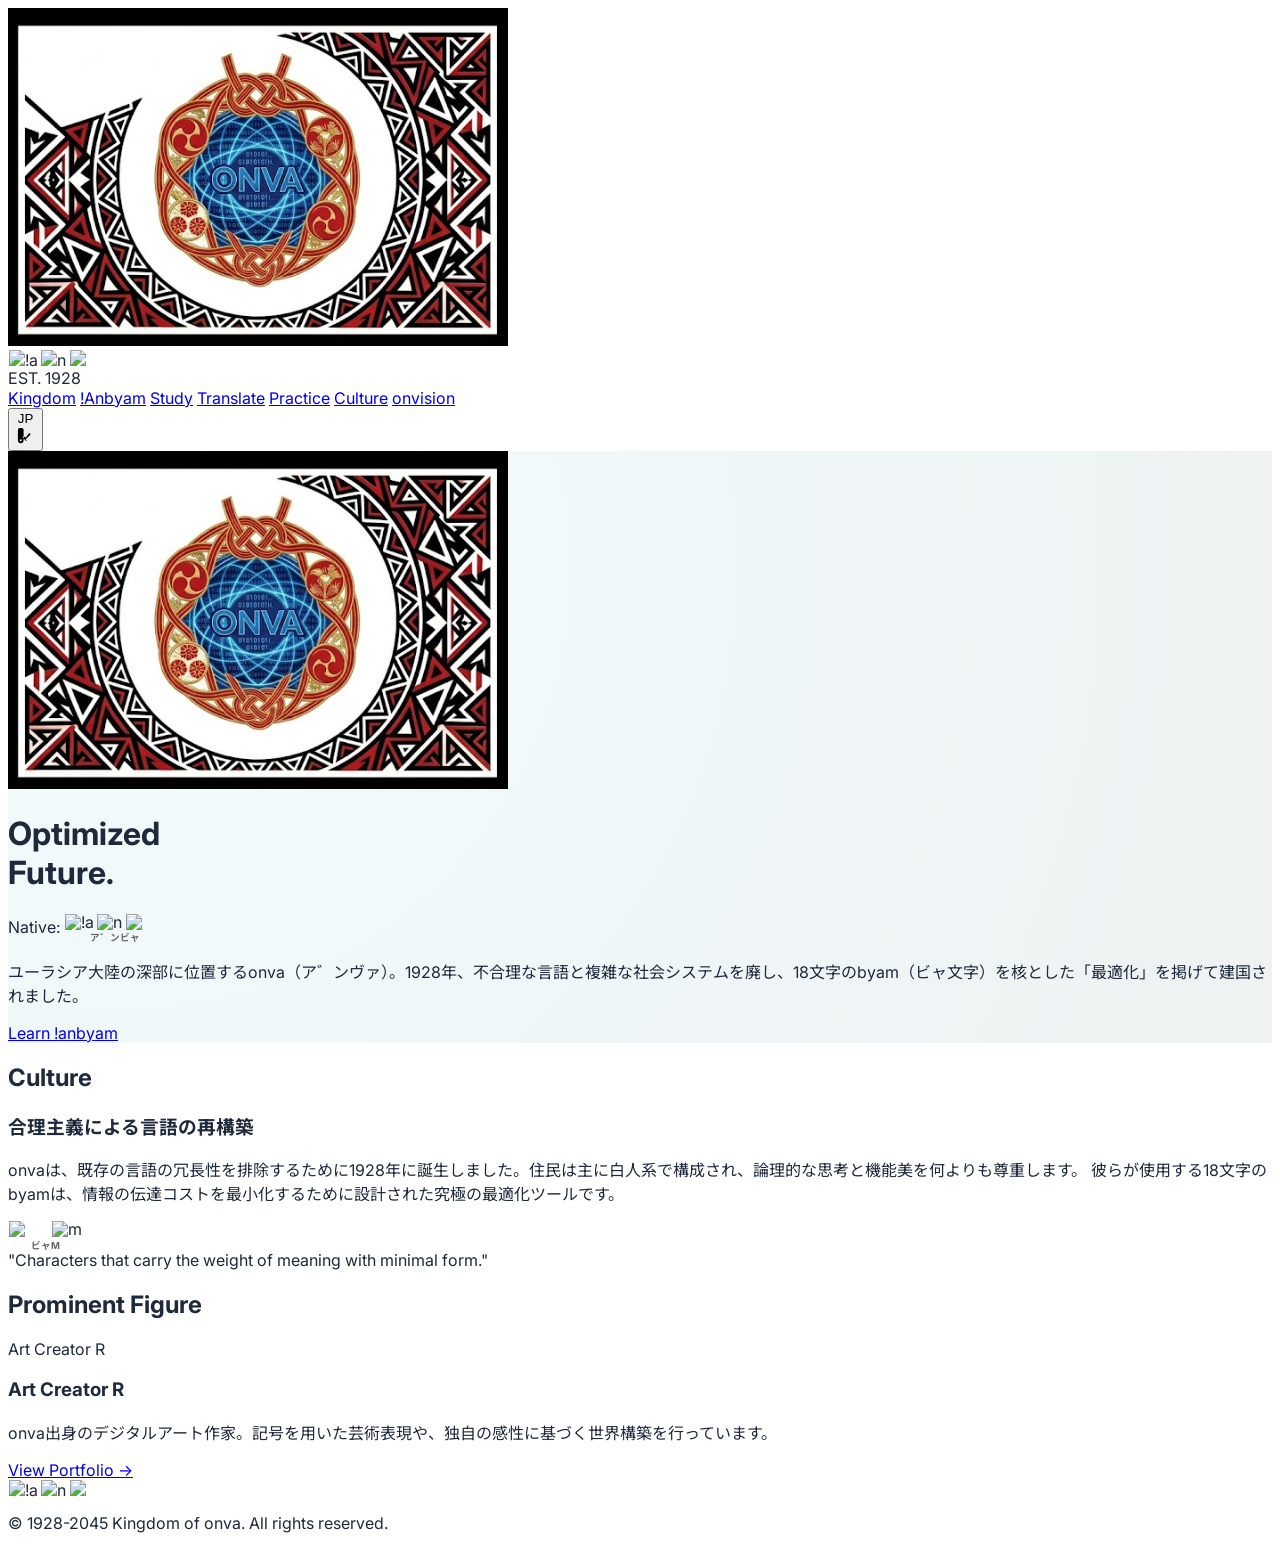
==== index.html @ 6ddbaa53 "shun URLの更新" ====
<!DOCTYPE html>
<html lang="ja">

<head>
    <meta charset="UTF-8">
    <meta name="viewport" content="width=device-width, initial-scale=1.0">
    <title>onva Kingdom - Official Portal</title>
    <meta name="description" content="onva（ア゛ンヴァ）王国の公式ポータル。1928年に建国された最適化言語byamとその文化・歴史の総合ガイド。" />
    <meta property="og:title" content="onva Kingdom - Official Portal" />
    <meta property="og:description" content="onva（ア゛ンヴァ）王国の公式ポータル。1928年に建国された最適化言語byamとその文化・歴史の総合ガイド。" />
    <meta property="og:type" content="website" />
    <meta property="og:image" content="https://ec2045.github.io/onva/image.png">
    <meta property="og:url" content="https://ec2045.github.io/onva/" />
    <link rel="icon" href="image.png" />

    <script src="https://cdn.tailwindcss.com"></script>

    <!-- byam.js (onva.js) のロジックをモジュールとして適用 -->
    <script type="module" src="https://ec2045.github.io/onva/byam.js"></script>
    <style>
        @import url('https://fonts.googleapis.com/css2?family=Inter:wght@300;400;700&family=Noto+Sans+JP:wght@300;400;700&display=swap');

        body {
            font-family: 'Inter', 'Noto Sans JP', sans-serif;
            background-color: #ffffff;
            color: #1e293b;
        }

        .hero-gradient {
            background: radial-gradient(circle at 10% 20%, rgba(242, 252, 254, 1) 0%, rgba(238, 242, 243, 1) 90.1%);
        }

        /* byam.jsが生成する要素のレイアウト調整 */
        .onva-container {
            line-height: 1;
        }

        .onva-images {
            display: flex;
            flex-wrap: wrap;
            align-items: center;
            gap: 2px;
            max-width: 100%;
        }

        .onva-images img {
            height: 1.1em !important;
            width: auto !important;
            max-width: 2.5em;
            object-fit: contain;
            flex-shrink: 0;
        }

        /* onvaモード時のはみ出し対策 */
        [data-key] {
            overflow-wrap: break-word;
            word-break: break-word;
            max-width: 100%;
            overflow: hidden;
        }
    </style>
</head>

<body>

    <!-- Navigation -->
    <nav class="fixed top-0 w-full z-50 bg-white/70 backdrop-blur-lg border-b border-slate-100">
        <div class="max-w-6xl mx-auto px-6 h-16 flex justify-between items-center">
            <div class="flex items-center gap-4">
                <img src="image.png" alt="onva National Flag" class="h-8 w-auto rounded-sm shadow-sm">
                <span class="onva text-2xl font-bold text-slate-900">!anbya</span>
                <span class="text-[10px] tracking-[0.3em] font-black text-slate-400">EST. 1928</span>
            </div>
            <div class="flex items-center gap-6">
                <div class="flex gap-4 text-[11px] font-bold tracking-widest text-slate-500 uppercase">
                    <a href="index.html" class="nav-item text-blue-600 border-b-2 border-blue-600 pb-1"
                        data-key="nav-kingdom">Kingdom</a>
                    <a href="anvum.html" class="nav-item hover:text-slate-900 transition"
                        data-key="nav-anvum">!Anbyam</a>
                    <a href="study.html" class="nav-item hover:text-slate-900 transition" data-key="nav-study">Study</a>
                    <a href="translation.html" class="nav-item hover:text-slate-900 transition">Translate</a>
                    <a href="print.html" class="nav-item hover:text-slate-900 transition"
                        data-key="nav-print">Practice</a>
                    <a href="https://ec2045.github.io/onva_culture" class="nav-item hover:text-slate-900 transition">Culture</a>
                    <a href="https://ec2045.github.io/onvision/" class="nav-link text-emerald-600">onvision</a>

                </div>
                <!-- Language Switcher -->
                <button id="lang-toggle"
                    class="bg-slate-100 hover:bg-slate-200 px-3 py-1 rounded-full text-[10px] font-black text-slate-900 transition flex items-center gap-2">
                    <span id="lang-current">JP</span>
                    <svg xmlns="http://www.w3.org/2000/svg" class="h-3 w-3" viewBox="0 0 20 20" fill="currentColor">
                        <path fill-rule="evenodd"
                            d="M4 2a2 2 0 00-2 2v11a3 3 0 106 0V4a2 2 0 00-2-2H4zm1 14a1 1 0 100-2 1 1 0 000 2zm5-1.757l4.9-4.9a1 1 0 00-1.414-1.414L10 12.429l-1.486-1.486a1 1 0 10-1.414 1.414l2.9 2.9a1 1 0 001.414 0z"
                            clip-rule="evenodd" />
                    </svg>
                </button>
            </div>
        </div>
    </nav>

    <!-- Hero Section -->
    <header class="hero-gradient pt-40 pb-32 px-6">
        <div class="max-w-6xl mx-auto">
            <div class="mb-10 inline-block p-1 bg-white rounded-xl shadow-2xl border border-slate-100">
                <img src="image.png" alt="onva National Flag" class="w-48 h-auto rounded-lg">
            </div>
            <h1 class="text-7xl font-bold tracking-tighter text-slate-900 mb-8 overflow-hidden min-h-[8rem]">
                Optimized <br>Future.
            </h1>
            <div class="flex items-center gap-4 mb-8">
                <span class="text-slate-400 font-mono text-sm tracking-widest uppercase italic">Native:</span>
                <span class="onva-r text-3xl font-bold text-slate-900">!anbya</span>
            </div>
            <p class="text-xl text-slate-600 max-w-2xl leading-relaxed mb-12">
                ユーラシア大陸の深部に位置するonva（ア゛ンヴァ）。1928年、不合理な言語と複雑な社会システムを廃し、18文字のbyam（ビャ文字）を核とした「最適化」を掲げて建国されました。
            </p>
            <div class="flex gap-4">
                <a href="anvum.html"
                    class="px-8 py-4 bg-slate-900 text-white rounded-full font-bold hover:bg-slate-800 transition shadow-xl shadow-slate-200 onva-white">
                    Learn !anbyam
                </a>
            </div>
        </div>
    </header>

    <!-- History / People -->
    <main class="py-32 px-6 max-w-6xl mx-auto">
        <div class="grid md:grid-cols-2 gap-24">
            <!-- Culture -->
            <div>
                <h2 class="text-sm font-black tracking-[0.5em] text-blue-500 uppercase mb-6">Culture</h2>
                <h3 class="text-3xl font-bold mb-6 text-slate-900 overflow-hidden min-h-[2.5rem]">合理主義による言語の再構築</h3>
                <p class="text-slate-500 leading-relaxed mb-6">
                    onvaは、既存の言語の冗長性を排除するために1928年に誕生しました。住民は主に白人系で構成され、論理的な思考と機能美を何よりも尊重します。
                    彼らが使用する18文字のbyamは、情報の伝達コストを最小化するために設計された究極の最適化ツールです。
                </p>
                <div class="p-8 bg-slate-50 rounded-3xl border border-slate-100">
                    <div class="onva-r text-2xl mb-2">byam</div>
                    <div class="text-slate-400 text-xs italic italic">"Characters that carry the weight of meaning with
                        minimal form."</div>
                </div>
            </div>

            <!-- Citizen -->
            <div>
                <h2 class="text-sm font-black tracking-[0.5em] text-blue-500 uppercase mb-6">Prominent Figure</h2>
                <div class="group">
                    <div
                        class="aspect-square bg-slate-100 rounded-[3rem] mb-8 overflow-hidden flex items-center justify-center transition group-hover:shadow-2xl">
                        <img src="https://ec2045.github.io/Symbolencyclopedia/symbols/%E7%B5%84%E7%B9%94%E7%95%AA%E5%8F%B7_003.png"
                            alt="Art Creator R" class="w-full h-full object-cover"
                            onerror="this.style.display='none'; this.nextElementSibling.style.display='block';">
                        <span class="hidden text-slate-300 text-4xl font-bold">Art Creator R</span>
                    </div>
                    <h3 class="text-3xl font-bold mb-2 flex items-center gap-1" data-no-onva-class>
                        Art Creator R
                    </h3>
                    <p class="text-slate-500 leading-relaxed">
                        onva出身のデジタルアート作家。記号を用いた芸術表現や、独自の感性に基づく世界構築を行っています。
                    </p>
                    <a href="https://ec2045.github.io/artr/" target="_blank"
                        class="inline-block mt-4 text-blue-500 font-bold hover:underline">View Portfolio →</a>
                </div>
            </div>
        </div>
    </main>

    <footer class="py-20 border-t border-slate-100 text-center">
        <div class="onva text-4xl text-slate-200 mb-4 tracking-widest">!anbya</div>
        <p class="translate text-slate-400 text-xs tracking-widest uppercase" data-key="footer-copy">© 1928-2045 Kingdom
            of onva. All rights reserved.</p>
    </footer>

    <script>
        const translations = {
            ja: {
                "hero-title": "Optimized <br>Future.",
                "hero-desc": "ユーラシア大陸の深部に位置するonva（ア゛ンヴァ）。1928年、不合理な言語と複雑な社会システムを廃し、18文字のbyam（ビャ文字）を核とした「最適化」を掲げて建国されました。",
                "btn-learn": "Learn !anbyam",
                "label-culture": "Culture",
                "culture-title": "合理主義による言語の再構築",
                "culture-desc": "onvaは、既存の言語の冗長性を排除するために1928年に誕生しました。住民は主に白人系で構成され、論理的な思考と機能美を何よりも尊重します。私たちが使用する18文字のbyamは、情報の伝達コストを最小化するために設計された究極の最適化ツールです。",
                "label-figure": "Prominent Figure",
                "figure-name": "Art Creator R",
                "figure-desc": "onva出身のデジタルアート作家。記号を用いた芸術表現や、独自の感性に基づく世界構築を行っています。",
                "nav-kingdom": "Kingdom",
                "nav-anvum": "!Anbyam",
                "nav-study": "Study",
                "nav-print": "Practice",
                "footer-copy": "© 1928-2045 Kingdom of onva. All rights reserved."
            },
            onva: {
                "hero-title": "n-n!ag <br> eti",
                "hero-desc": "yu-ri!a !a-z !anbya wo-t!a n-wot-wo p-uwo-t h-t eti-p bya n!ag n wo-t h-t bya n-n!ag ti-ge-ep !anbya-zp",
                "btn-learn": "!anne !anbyam",
                "label-culture": "ritt-z",
                "culture-title": "rep n-n!ag bya p-u-bya ti-ge p　",
                "culture-desc": "!anbya wo-t!a n-wot-wo p-uwo-t h-t n-n!ag bya ti-ge-ep p won-r b-u-won !ann b rep sye wo-t h-t byam bya-ritt i-t n-e ti-ge-ep p !a-wo n-n!ag ge",
                "label-figure": "b !anbyawon",
                "figure-name": "<span class='onva'>be ti-ge</span><span class='onva-i'>r</span>",
                "figure-desc": "!anbyawon ritt-t be-bya ti-ge won <br>byam h be-bya sye-t u ge-wo ti-ge",
                "nav-kingdom": "!anbya",
                "nav-anvum": "!Anbyam",
                "nav-study": "!anne",
                "nav-print": "",
                "footer-copy": ""
            }
        };

        let currentLang = 'ja';

        function updateLanguage() {
            const elements = document.querySelectorAll('[data-key]');
            elements.forEach(el => {
                const key = el.getAttribute('data-key');
                const translation = translations[currentLang][key];

                // Reset processing status for byam.js
                delete el.dataset.processed;
                // Also reset any child onva elements
                el.querySelectorAll('[data-processed]').forEach(child => delete child.dataset.processed);

                // data-no-onva-class: don't add 'onva' class to parent (children handle rendering)
                if (el.hasAttribute('data-no-onva-class')) {
                    el.innerHTML = translation;
                    return;
                }

                if (currentLang === 'onva') {
                    el.classList.add('onva');
                } else {
                    el.classList.remove('onva');
                    el.style.display = ''; // Reset any potential hidden styles
                }

                el.innerHTML = translation;
            });

            // Toggle button text
            document.getElementById('lang-current').textContent = currentLang === 'ja' ? 'JP' : '!A';

            // Re-render byam icons
            setTimeout(() => {
                if (window.renderOnva) window.renderOnva();
            }, 10);
        }

        document.getElementById('lang-toggle').addEventListener('click', () => {
            currentLang = currentLang === 'ja' ? 'onva' : 'ja';
            updateLanguage();
        });

        // Initialize with data keys
        document.querySelector('h1').setAttribute('data-key', 'hero-title');
        document.querySelector('header p').setAttribute('data-key', 'hero-desc');
        document.querySelector('header a').setAttribute('data-key', 'btn-learn');
        document.querySelectorAll('h2')[0].setAttribute('data-key', 'label-culture');
        document.querySelectorAll('h3')[0].setAttribute('data-key', 'culture-title');
        document.querySelectorAll('main p')[0].setAttribute('data-key', 'culture-desc');
        document.querySelectorAll('h2')[1].setAttribute('data-key', 'label-figure');
        document.querySelectorAll('h3')[1].setAttribute('data-key', 'figure-name');
        document.querySelectorAll('h3')[1].setAttribute('data-no-onva-class', '');
        document.querySelectorAll('main p')[1].setAttribute('data-key', 'figure-desc');
    </script>

</body>

</html>
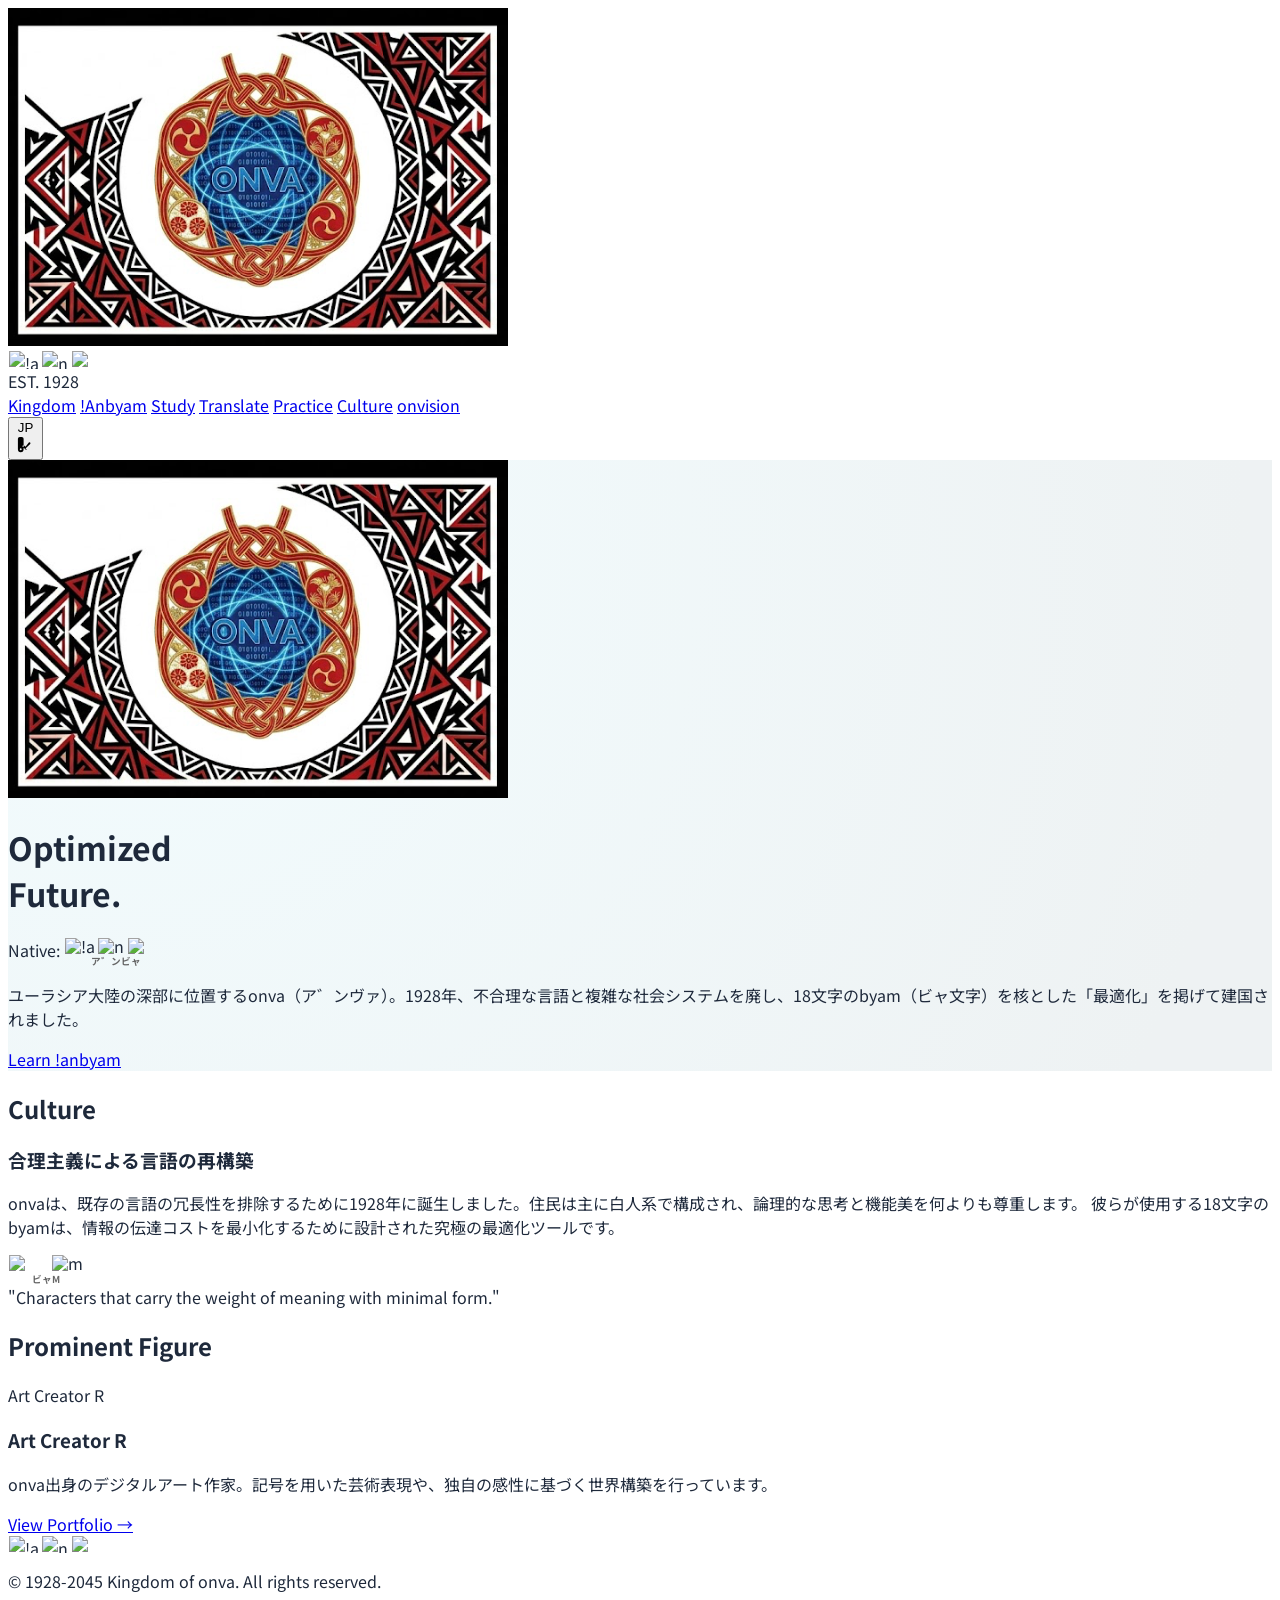
==== commit 7cba1274: "Update index.html" ====
--- a/index.html
+++ b/index.html
@@ -19,9 +19,14 @@
     <script type="module" src="https://ec2045.github.io/onva/byam.js"></script>
     <style>
         @import url('https://fonts.googleapis.com/css2?family=Inter:wght@300;400;700&family=Noto+Sans+JP:wght@300;400;700&display=swap');
+@font-face {
+  font-family: '2045alphabet';
+  src: url('https://ec2045.github.io/2045font/2045alphabet.otf') format('opentype');
+  font-display: swap;
+}
 
         body {
-            font-family: 'Inter', 'Noto Sans JP', sans-serif;
+            font-family: '2045alphabet', 'Noto Sans JP', sans-serif;
             background-color: #ffffff;
             color: #1e293b;
         }
@@ -266,4 +271,4 @@
 
 </body>
 
-</html>+</html>
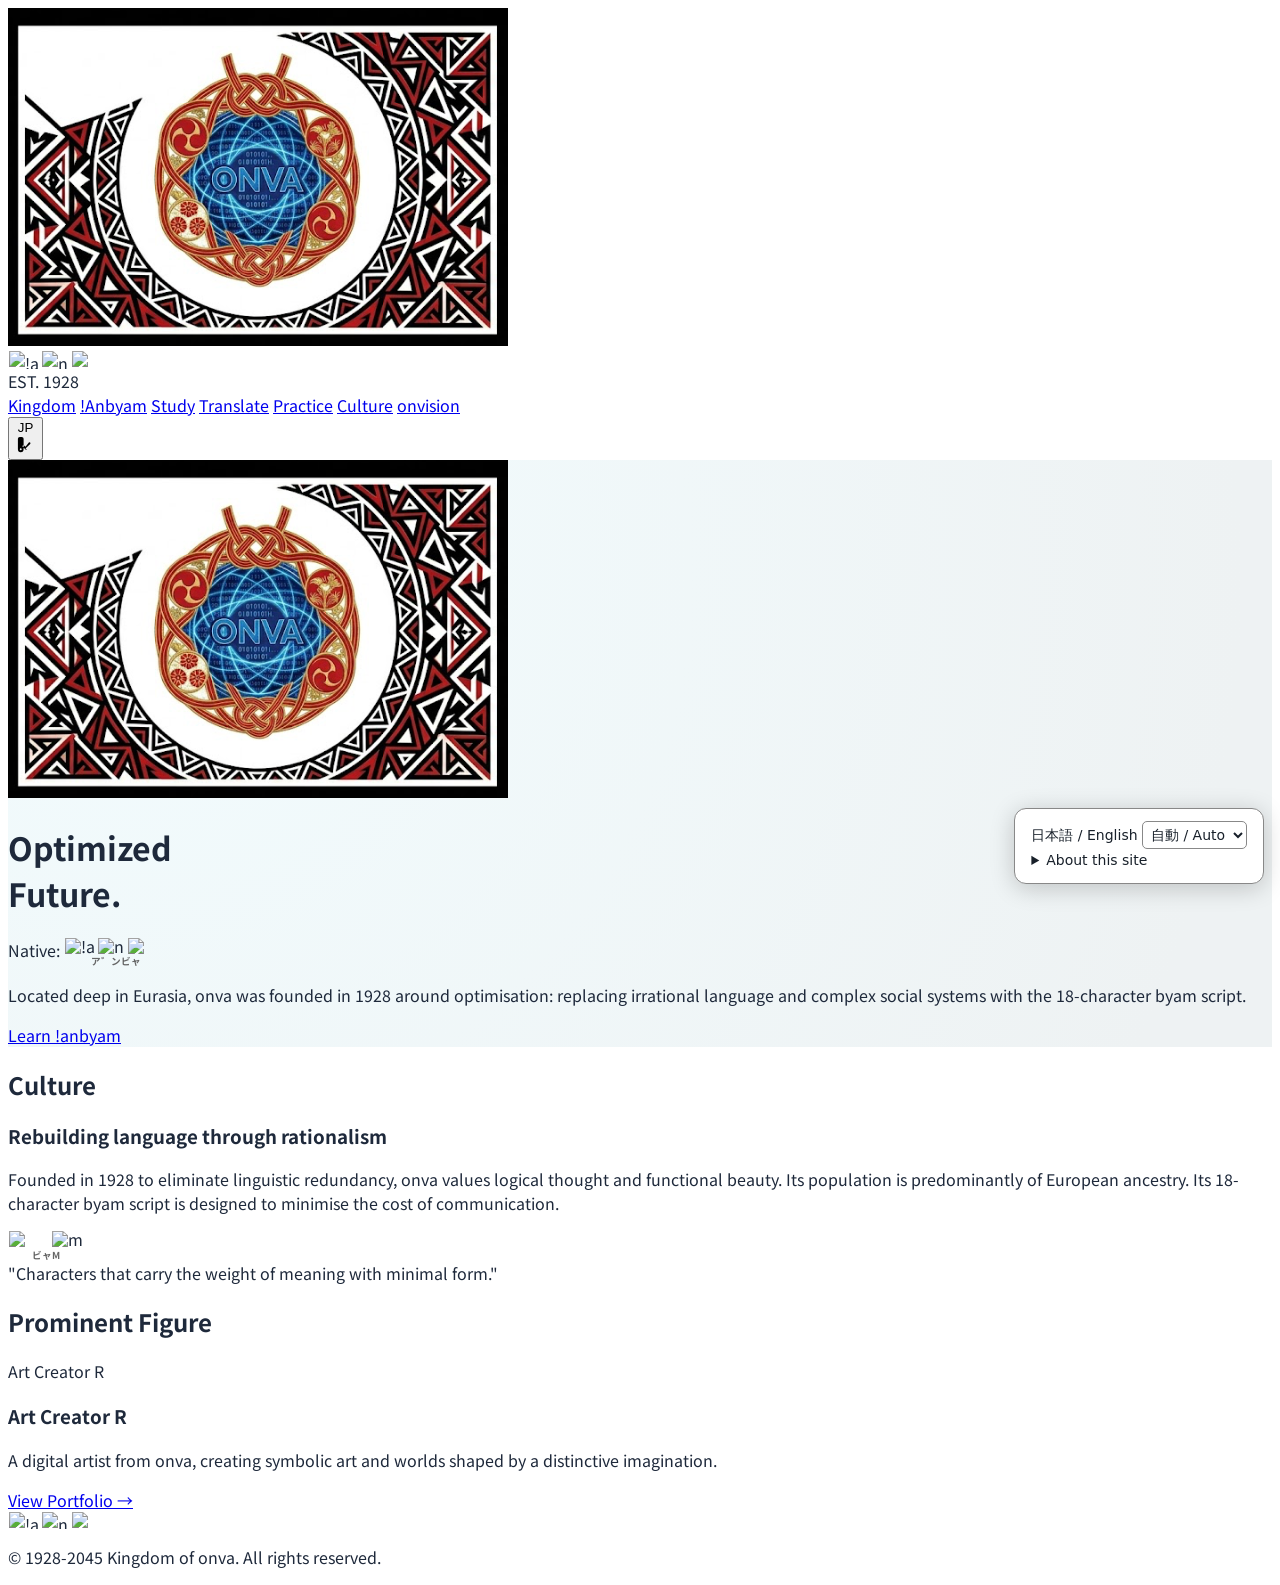
==== commit 4c604f72: "Use site typography and repository-owned .lang translations" ====
--- a/index.html
+++ b/index.html
@@ -26,7 +26,7 @@
 }
 
         body {
-            font-family: '2045alphabet', 'Noto Sans JP', sans-serif;
+            font-family: 'Noto Sans JP', 'Hiragino Sans', 'Yu Gothic', sans-serif;
             background-color: #ffffff;
             color: #1e293b;
         }
@@ -269,6 +269,8 @@
         document.querySelectorAll('main p')[1].setAttribute('data-key', 'figure-desc');
     </script>
 
+<script defer src="i18n.js?v=20261102-1" data-site="onva" data-ja="東暦1928年に成立した最適化国家。18文字の !anbyam を核に、合理主義で社会と文化を再設計した世界です。" data-en="onva is a kingdom founded in East Calendar 1928. Its society and culture pursue rational design and optimization."></script>
 </body>
 
 </html>
+
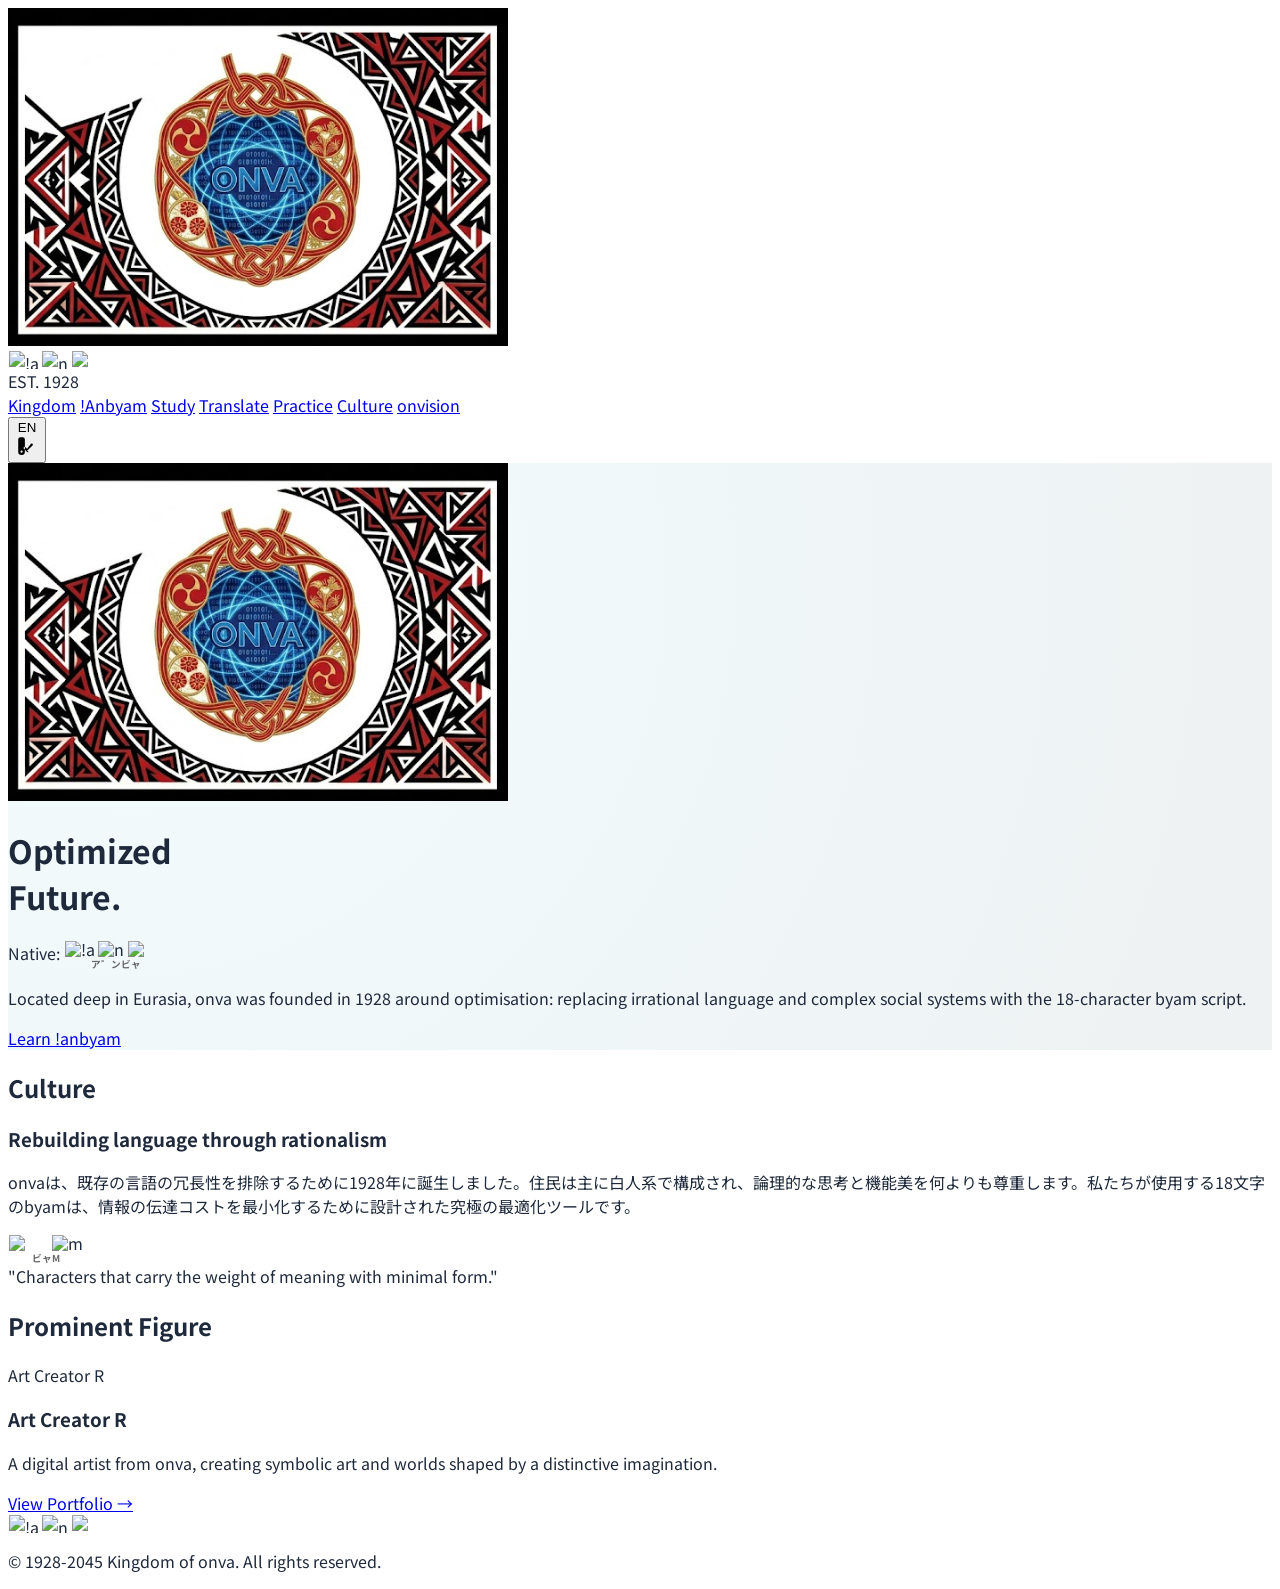
==== commit 8107866c: "Integrate translations with existing site controls and remove floating panel" ====
--- a/index.html
+++ b/index.html
@@ -64,20 +64,30 @@
             overflow: hidden;
         }
     </style>
+<style>
+.onva-nav-actions { min-width:0; }
+.onva-nav-links { min-width:0; overflow-x:auto; white-space:nowrap; }
+#lang-toggle { flex-shrink:0; }
+@media(max-width:640px) {
+ .onva-navigation { height:auto; min-height:4rem; flex-wrap:wrap; gap:.5rem; padding-top:.75rem; padding-bottom:.75rem; }
+ .onva-nav-actions { flex-basis:100%; justify-content:space-between; gap:1rem; }
+ .onva-nav-links { flex:1; }
+}
+</style>
 </head>
 
 <body>
 
     <!-- Navigation -->
     <nav class="fixed top-0 w-full z-50 bg-white/70 backdrop-blur-lg border-b border-slate-100">
-        <div class="max-w-6xl mx-auto px-6 h-16 flex justify-between items-center">
+        <div class="onva-navigation max-w-6xl mx-auto px-6 h-16 flex justify-between items-center">
             <div class="flex items-center gap-4">
                 <img src="image.png" alt="onva National Flag" class="h-8 w-auto rounded-sm shadow-sm">
                 <span class="onva text-2xl font-bold text-slate-900">!anbya</span>
                 <span class="text-[10px] tracking-[0.3em] font-black text-slate-400">EST. 1928</span>
             </div>
-            <div class="flex items-center gap-6">
-                <div class="flex gap-4 text-[11px] font-bold tracking-widest text-slate-500 uppercase">
+            <div class="onva-nav-actions flex items-center gap-6">
+                <div class="onva-nav-links flex gap-4 text-[11px] font-bold tracking-widest text-slate-500 uppercase">
                     <a href="index.html" class="nav-item text-blue-600 border-b-2 border-blue-600 pb-1"
                         data-key="nav-kingdom">Kingdom</a>
                     <a href="anvum.html" class="nav-item hover:text-slate-900 transition"
@@ -219,7 +229,7 @@
             const elements = document.querySelectorAll('[data-key]');
             elements.forEach(el => {
                 const key = el.getAttribute('data-key');
-                const translation = translations[currentLang][key];
+                const translation = (translations[currentLang] || translations.ja)[key];
 
                 // Reset processing status for byam.js
                 delete el.dataset.processed;
@@ -243,7 +253,7 @@
             });
 
             // Toggle button text
-            document.getElementById('lang-current').textContent = currentLang === 'ja' ? 'JP' : '!A';
+            document.getElementById('lang-current').textContent = ({ja:'JP',en:'EN',onva:'!A'})[currentLang];
 
             // Re-render byam icons
             setTimeout(() => {
@@ -251,9 +261,16 @@
             }, 10);
         }
 
+        window.setOnvaLanguage = function (language) {
+            currentLang = language;
+            updateLanguage();
+        };
+        document.getElementById('lang-toggle').setAttribute('aria-label', '言語切り替え / Switch language: 日本語 → English → !anbyam');
         document.getElementById('lang-toggle').addEventListener('click', () => {
-            currentLang = currentLang === 'ja' ? 'onva' : 'ja';
-            updateLanguage();
+            const choices = ['ja', 'en', 'onva'];
+            const next = choices[(choices.indexOf(currentLang) + 1) % choices.length];
+            if (window.EC_I18N) window.EC_I18N.setLanguage(next);
+            else window.setOnvaLanguage(next);
         });
 
         // Initialize with data keys
@@ -269,7 +286,7 @@
         document.querySelectorAll('main p')[1].setAttribute('data-key', 'figure-desc');
     </script>
 
-<script defer src="i18n.js?v=20261102-1" data-site="onva" data-ja="東暦1928年に成立した最適化国家。18文字の !anbyam を核に、合理主義で社会と文化を再設計した世界です。" data-en="onva is a kingdom founded in East Calendar 1928. Its society and culture pursue rational design and optimization."></script>
+<script defer src="i18n.js?v=20261102-ui2" data-site="onva" data-languages="ja,en,onva" data-ja="東暦1928年に成立した最適化国家。18文字の !anbyam を核に、合理主義で社会と文化を再設計した世界です。" data-en="onva is a kingdom founded in East Calendar 1928. Its society and culture pursue rational design and optimization."></script>
 </body>
 
 </html>
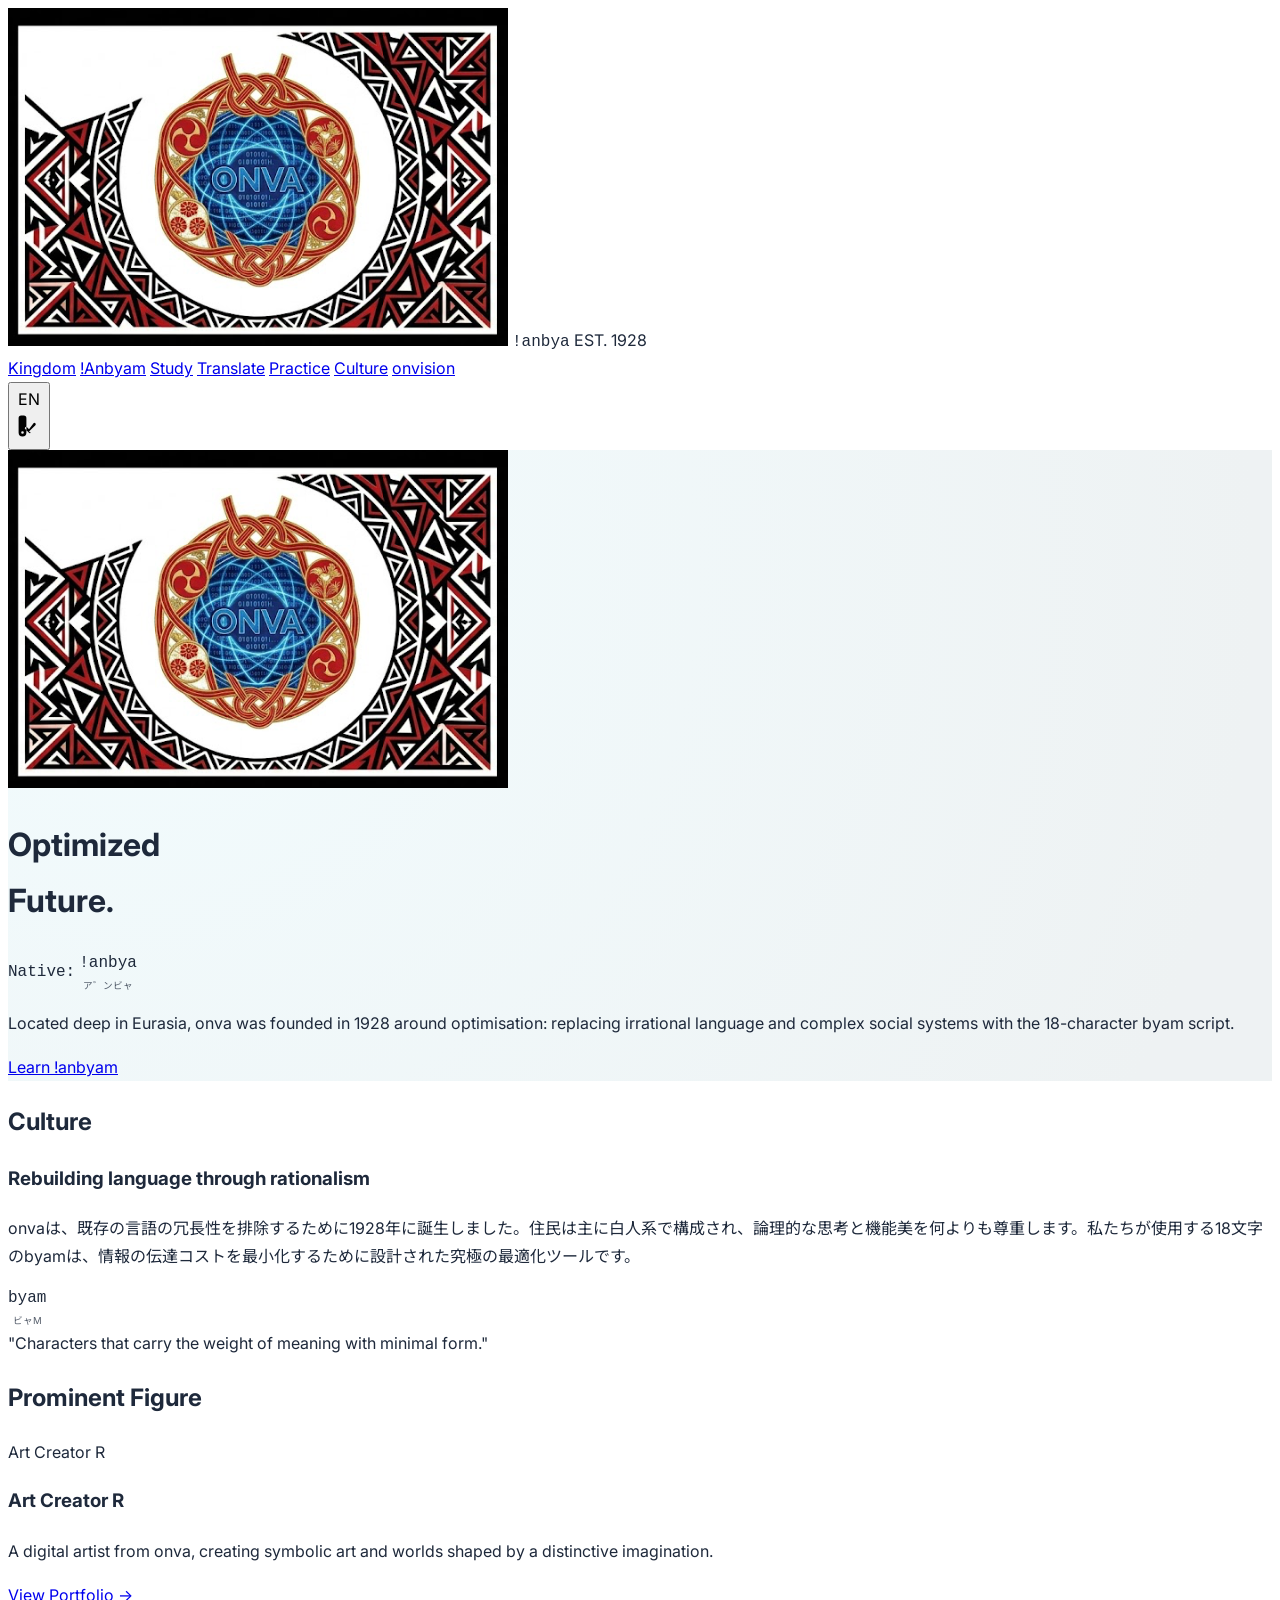
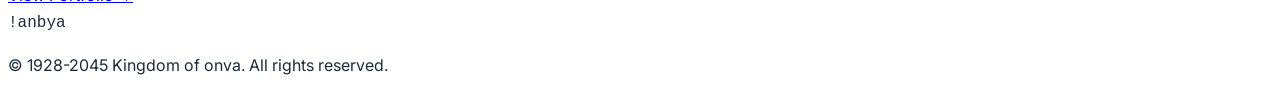
==== commit 64549519: "Make Anbyam usable for daily conversation and improve site typography Unify questions, commands, ten" ====
--- a/index.html
+++ b/index.html
@@ -16,14 +16,10 @@
     <script src="https://cdn.tailwindcss.com"></script>
 
     <!-- byam.js (onva.js) のロジックをモジュールとして適用 -->
-    <script type="module" src="https://ec2045.github.io/onva/byam.js"></script>
+    <script type="module" src="byam.js?v=conversation2"></script>
     <style>
         @import url('https://fonts.googleapis.com/css2?family=Inter:wght@300;400;700&family=Noto+Sans+JP:wght@300;400;700&display=swap');
-@font-face {
-  font-family: '2045alphabet';
-  src: url('https://ec2045.github.io/2045font/2045alphabet.otf') format('opentype');
-  font-display: swap;
-}
+
 
         body {
             font-family: 'Noto Sans JP', 'Hiragino Sans', 'Yu Gothic', sans-serif;
@@ -74,6 +70,7 @@
  .onva-nav-links { flex:1; }
 }
 </style>
+    <link rel="stylesheet" href="typography.css?v=conversation2">
 </head>
 
 <body>
--- a/typography.css
+++ b/typography.css
@@ -0,0 +1,37 @@
+/* Text and byam are separate scripts: the display font never replaces Japanese. */
+:root { --onva-text: Inter, 'Noto Sans JP', 'Hiragino Sans', 'Yu Gothic', system-ui, sans-serif; --onva-code: 'JetBrains Mono', ui-monospace, SFMono-Regular, Menlo, monospace; }
+body { font-family:var(--onva-text); line-height:1.75; font-synthesis:none; text-rendering:optimizeLegibility; }
+button, input, textarea, select { font:inherit; }
+p { overflow-wrap:anywhere; }
+code, pre, .font-mono, .anbyam-latin { font-family:var(--onva-code); text-transform:none; letter-spacing:normal; overflow-wrap:anywhere; }
+.onva, .onva-r, .onva-i, .onva-ri { line-height:1.65; max-width:100%; text-transform:none; letter-spacing:normal; }
+.onva-container { display:inline-flex; flex-direction:column; align-items:center; max-width:100%; vertical-align:middle; line-height:1.5; }
+.onva-images { display:inline-flex !important; align-items:baseline !important; justify-content:inherit; flex-wrap:wrap; gap:0 !important; max-width:100%; line-height:1.5; }
+.onva-word { display:inline-flex; align-items:center; flex-wrap:wrap; max-width:100%; }
+.onva-images img.byam-glyph { display:inline-block; height:1em !important; width:auto !important; max-width:none; max-height:none; margin:0 .035em; object-fit:contain; flex-shrink:0; vertical-align:middle; }
+.onva-images img.byam-hyphen { height:.65em !important; width:.45em !important; }
+.onva-space { white-space:pre; min-width:.45em; }
+.onva-literal { font-family:var(--onva-code); white-space:pre-wrap; }
+.onva-label { font-family:var(--onva-text); font-size:.6em; font-weight:400; line-height:1.6; color:inherit; opacity:.75; margin-top:.3em; overflow-wrap:anywhere; }
+.grammar-guide { display:grid; grid-template-columns:repeat(2,minmax(0,1fr)); gap:1.25rem; }
+.grammar-guide>h2 { grid-column:1/-1; font-size:1.6rem; font-weight:700; }
+.grammar-card { min-width:0; padding:1.5rem; border:1px solid #e2e8f0; border-radius:1.25rem; background:white; }
+.grammar-card h3 { font-weight:700; font-size:1.05rem; margin-bottom:.75rem; }
+.grammar-card p { color:#475569; font-size:.95rem; line-height:1.9; margin:.5rem 0 1rem; }
+.grammar-example { display:flex; flex-direction:column; align-items:flex-start; gap:.5rem; border-top:1px solid #f1f5f9; padding-top:1rem; margin-top:1rem; }
+.grammar-example>.onva-r, .conversation-grid .onva-r { font-size:1.5rem; }
+.grammar-example>code, .conversation-grid code { display:block; font-size:.85rem; color:#334155; margin:.5rem 0; }
+.grammar-example>span:last-child { font-size:.9rem; color:#475569; }
+.conversation-grid { display:grid; grid-template-columns:repeat(2,minmax(0,1fr)); gap:1rem; }
+#token-display { align-items:stretch; }
+#detail-table>div { flex-wrap:wrap; }
+#question-symbol, #question-text { height:auto; min-height:3rem; }
+@media screen and (max-width:767px) {
+ .grammar-guide, .conversation-grid { grid-template-columns:1fr; }
+ nav>div { height:auto !important; min-height:4rem; padding-block:.75rem; flex-wrap:wrap; gap:.75rem; }
+ nav>div>div { flex-wrap:wrap; gap:.75rem !important; }
+ main { padding-top:10rem !important; }
+ .grammar-card { padding:1.1rem; }
+}
+@media print { .grammar-card { break-inside:avoid; } nav, .site-language { display:none !important; } }
+#conversation-grammar { scroll-margin-top:6rem; }
